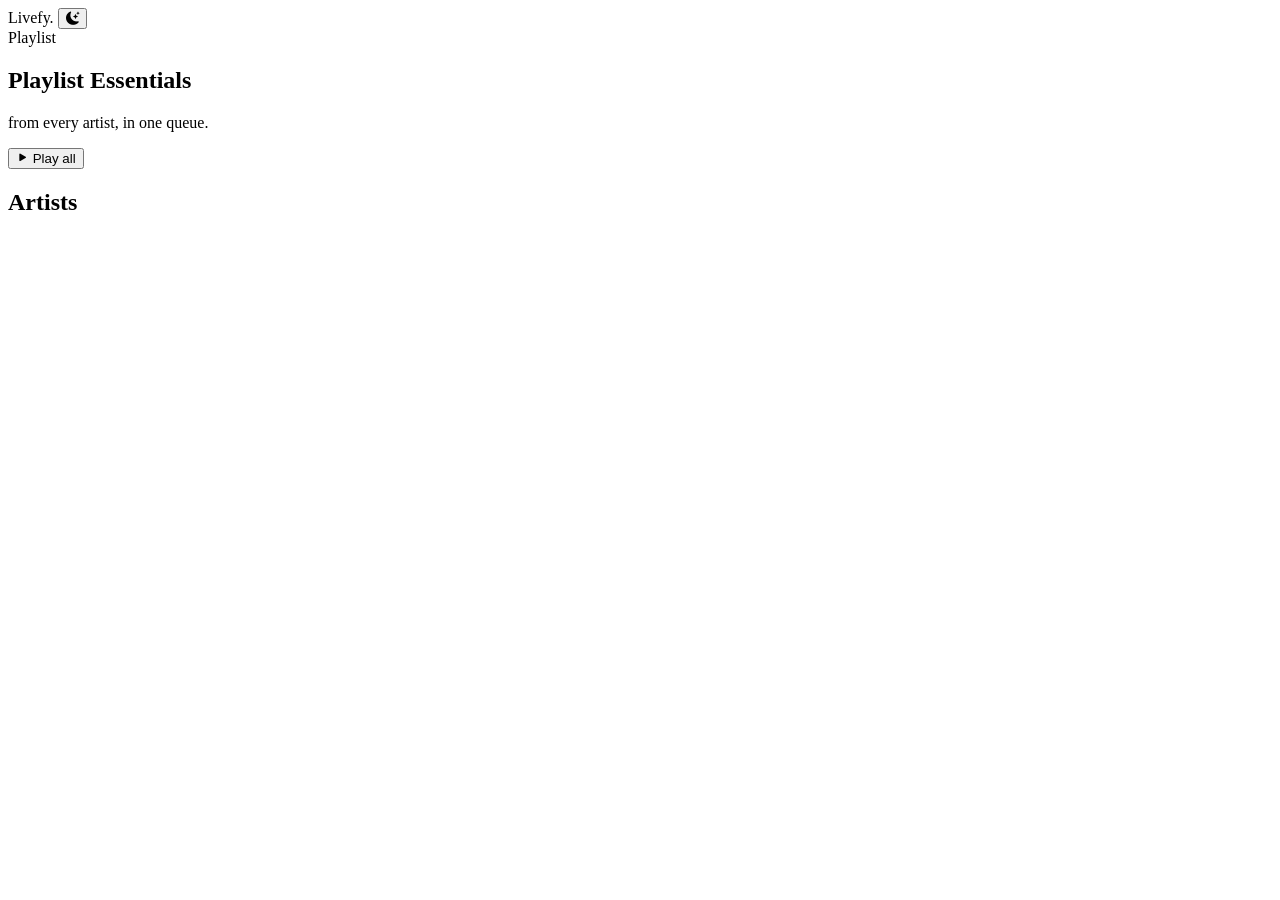
==== index.html @ cde85903 "feat: implementing index.html" ====
<!doctype html>
<html lang="en" data-theme="dark">
  <head>
    <meta charset="UTF-8" />
    <meta http-equiv="X-UA-Compatible" content="IE=edge" />
    <meta name="viewport" content="width=device-width, initial-scale=1.0" />
    <title>Livefy</title>
    <link
      rel="stylesheet"
      href="https://cdn.jsdelivr.net/npm/bootstrap-icons@1.10.2/font/bootstrap-icons.css"
    />
    <link rel="preconnect" href="https://fonts.googleapis.com" />
    <link
      href="https://fonts.googleapis.com/css2?family=Space+Grotesk:wght@500;700&display=swap"
      rel="stylesheet"
    />
    <link rel="stylesheet" href="/style.css" />
    <link rel="stylesheet" href="/home.css" />
    <script src="/theme.js"></script>
  </head>
  <body>
    <header class="topbar">
      <span class="logo">Livefy<span class="dot">.</span></span>
      <button
        id="theme-toggle"
        class="button icon-button"
        aria-label="Toggle light and dark theme"
      >
        <i class="bi bi-moon-stars-fill"></i>
      </button>
    </header>

    <section class="hero-playlist">
      <div class="playlist-art" aria-hidden="true"></div>
      <div class="playlist-info">
        <span class="eyebrow">Playlist</span>
        <h1>Playlist Essentials</h1>
        <p class="light-color">
          <span id="essentials-count"></span> from every artist, in one queue.
        </p>
        <button id="play-essentials" class="button pill-button">
          <i class="bi bi-play-fill"></i> Play all
        </button>
      </div>
    </section>

    <section class="artists-section">
      <h2>Artists</h2>
      <div id="artist-grid" class="artist-grid"></div>
    </section>

    <script src="/data.js"></script>
    <script src="/home.js"></script>
  </body>
</html>
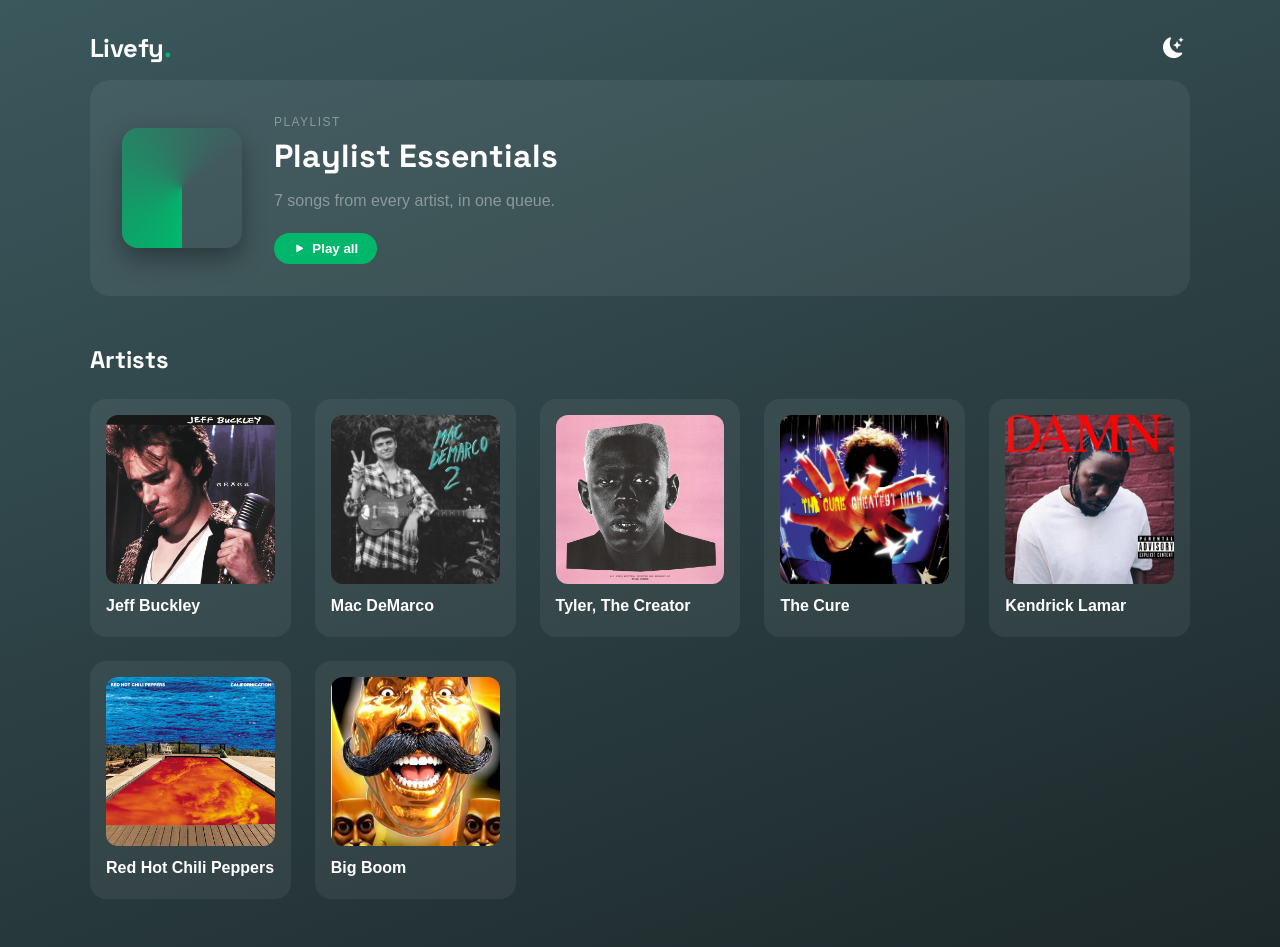
==== commit d61ae036: "feat: implementing musics and album covers, after adding html semantic, with id only for js and clas" ====
--- a/index.html
+++ b/index.html
@@ -1,55 +1,45 @@
-<!doctype html>
+<!DOCTYPE html>
 <html lang="en" data-theme="dark">
-  <head>
-    <meta charset="UTF-8" />
-    <meta http-equiv="X-UA-Compatible" content="IE=edge" />
-    <meta name="viewport" content="width=device-width, initial-scale=1.0" />
+<head>
+    <meta charset="UTF-8">
+    <meta http-equiv="X-UA-Compatible" content="IE=edge">
+    <meta name="viewport" content="width=device-width, initial-scale=1.0">
     <title>Livefy</title>
-    <link
-      rel="stylesheet"
-      href="https://cdn.jsdelivr.net/npm/bootstrap-icons@1.10.2/font/bootstrap-icons.css"
-    />
-    <link rel="preconnect" href="https://fonts.googleapis.com" />
-    <link
-      href="https://fonts.googleapis.com/css2?family=Space+Grotesk:wght@500;700&display=swap"
-      rel="stylesheet"
-    />
-    <link rel="stylesheet" href="/style.css" />
-    <link rel="stylesheet" href="/home.css" />
+    <link rel="stylesheet" href="https://cdn.jsdelivr.net/npm/bootstrap-icons@1.10.2/font/bootstrap-icons.css">
+    <link rel="preconnect" href="https://fonts.googleapis.com">
+    <link href="https://fonts.googleapis.com/css2?family=Space+Grotesk:wght@500;700&display=swap" rel="stylesheet">
+    <link rel="stylesheet" href="/style.css">
+    <link rel="stylesheet" href="/home.css">
     <script src="/theme.js"></script>
-  </head>
-  <body>
+</head>
+<body>
     <header class="topbar">
-      <span class="logo">Livefy<span class="dot">.</span></span>
-      <button
-        id="theme-toggle"
-        class="button icon-button"
-        aria-label="Toggle light and dark theme"
-      >
-        <i class="bi bi-moon-stars-fill"></i>
-      </button>
+        <span class="logo">Livefy<span class="dot">.</span></span>
+        <button id="theme-toggle" type="button" class="button icon-button" aria-label="Toggle light and dark theme">
+            <i class="bi bi-moon-stars-fill"></i>
+        </button>
     </header>
 
-    <section class="hero-playlist">
-      <div class="playlist-art" aria-hidden="true"></div>
-      <div class="playlist-info">
-        <span class="eyebrow">Playlist</span>
-        <h1>Playlist Essentials</h1>
-        <p class="light-color">
-          <span id="essentials-count"></span> from every artist, in one queue.
-        </p>
-        <button id="play-essentials" class="button pill-button">
-          <i class="bi bi-play-fill"></i> Play all
-        </button>
-      </div>
-    </section>
+    <main>
+        <section class="hero-playlist" aria-label="Featured playlist">
+            <div class="playlist-art" aria-hidden="true"></div>
+            <div class="playlist-info">
+                <span class="eyebrow">Playlist</span>
+                <h1>Playlist Essentials</h1>
+                <p class="light-color"><span id="essentials-count"></span> from every artist, in one queue.</p>
+                <button id="play-essentials" type="button" class="button pill-button">
+                    <i class="bi bi-play-fill"></i> Play all
+                </button>
+            </div>
+        </section>
 
-    <section class="artists-section">
-      <h2>Artists</h2>
-      <div id="artist-grid" class="artist-grid"></div>
-    </section>
+        <section class="artists-section" aria-label="Artists">
+            <h2>Artists</h2>
+            <div id="artist-grid" class="artist-grid"></div>
+        </section>
+    </main>
 
     <script src="/data.js"></script>
     <script src="/home.js"></script>
-  </body>
+</body>
 </html>
--- a/style.css
+++ b/style.css
@@ -0,0 +1,177 @@
+/* Livefy — base tokens + player styles */
+
+:root {
+  --font-display: "Space Grotesk", sans-serif;
+  --font-body: -apple-system, BlinkMacSystemFont, "Segoe UI", sans-serif;
+}
+
+html[data-theme="dark"] {
+  --bg-start: #3b585d;
+  --bg-end: #1d282a;
+  --text: #ffffff;
+  --text-muted: #8b999c;
+  --accent: #00b76b;
+  --surface: rgba(255, 255, 255, 0.06);
+  --surface-hover: rgba(255, 255, 255, 0.12);
+  --shadow: rgba(0, 0, 0, 0.35);
+}
+
+html[data-theme="light"] {
+  --bg-start: #eaf1f0;
+  --bg-end: #d3e2df;
+  --text: #1d282a;
+  --text-muted: #5b6e71;
+  --accent: #00905a;
+  --surface: rgba(29, 40, 42, 0.05);
+  --surface-hover: rgba(29, 40, 42, 0.09);
+  --shadow: rgba(29, 40, 42, 0.15);
+}
+
+* {
+  box-sizing: border-box;
+}
+
+body {
+  background: linear-gradient(160deg, var(--bg-start), var(--bg-end));
+  min-height: 100vh;
+  margin: 0;
+  color: var(--text);
+  font-family: var(--font-body);
+  display: flex;
+  flex-direction: column;
+  align-items: center;
+  transition: background 0.3s ease, color 0.3s ease;
+}
+
+button {
+  background-color: inherit;
+  color: inherit;
+  border: none;
+  font-family: inherit;
+}
+
+.button {
+  cursor: pointer;
+}
+
+.light-color {
+  color: var(--text-muted);
+}
+
+/* Shared top bar (home + player) */
+.topbar {
+  width: min(1100px, 92vw);
+  display: flex;
+  justify-content: space-between;
+  align-items: center;
+  padding: 2em 0 1em;
+}
+
+.logo {
+  font-family: var(--font-display);
+  font-weight: 700;
+  font-size: 1.6em;
+  letter-spacing: -0.02em;
+  text-decoration: none;
+  color: var(--text);
+}
+
+.logo .dot {
+  color: var(--accent);
+}
+
+.logo-link {
+  text-decoration: none;
+  color: var(--text);
+  font-family: var(--font-display);
+  font-weight: 700;
+}
+
+.icon-button {
+  font-size: 1.3em;
+  display: flex;
+  align-items: center;
+  gap: 0.4em;
+}
+
+/* ---- Player page ---- */
+
+.music-container {
+  width: min(500px, 92vw);
+}
+
+.song-meta-row {
+  display: flex;
+  flex-direction: row;
+  justify-content: space-between;
+  align-items: center;
+  margin: 1.5em 0 1em 0;
+}
+
+.song-title {
+  font-size: 1.5em;
+  font-weight: bolder;
+  margin: 0;
+}
+
+.song-artist {
+  margin: 0.2em 0 0;
+}
+
+.playback-controls {
+  display: flex;
+  flex-direction: row;
+  justify-content: space-around;
+  align-items: center;
+}
+
+.button-navigate {
+  font-size: 3em;
+}
+
+.button-biggest {
+  font-size: 4em;
+}
+
+.cover-figure {
+  margin: 0;
+}
+
+.cover-art {
+  width: 100%;
+  border-radius: 8px;
+  box-shadow: 0 12px 30px var(--shadow);
+  background: var(--surface);
+  display: block;
+}
+
+.progress-track {
+  cursor: pointer;
+}
+
+.progress-bar {
+  background-color: var(--surface-hover);
+  height: 3px;
+  width: 100%;
+  border-radius: 15px;
+}
+
+.progress-fill {
+  --progress: 0%;
+  background-color: var(--text);
+  height: inherit;
+  width: var(--progress);
+  border-radius: inherit;
+}
+
+.button-active {
+  color: var(--accent);
+}
+
+.time-box {
+  display: flex;
+  flex-direction: row;
+  justify-content: space-between;
+  font-size: smaller;
+  margin-top: 0.5em;
+}
--- a/home.css
+++ b/home.css
@@ -0,0 +1,188 @@
+/* Livefy — home page */
+
+.hero-playlist {
+  width: min(1100px, 92vw);
+  display: flex;
+  align-items: center;
+  gap: 2em;
+  background: var(--surface);
+  border-radius: 20px;
+  padding: 2em;
+  margin-bottom: 3em;
+}
+
+.playlist-art {
+  width: 120px;
+  height: 120px;
+  min-width: 120px;
+  border-radius: 16px;
+  background: conic-gradient(from 180deg, var(--accent), transparent 65%);
+  box-shadow: 0 10px 24px var(--shadow);
+}
+
+.eyebrow {
+  text-transform: uppercase;
+  letter-spacing: 0.12em;
+  font-size: 0.75em;
+  color: var(--text-muted);
+}
+
+.playlist-info h1 {
+  font-family: var(--font-display);
+  margin: 0.2em 0;
+  font-size: 2em;
+}
+
+.pill-button {
+  display: inline-flex;
+  align-items: center;
+  gap: 0.5em;
+  background: var(--accent);
+  color: #ffffff;
+  padding: 0.6em 1.4em;
+  border-radius: 999px;
+  font-weight: 600;
+  margin-top: 0.5em;
+}
+
+.artists-section {
+  width: min(1100px, 92vw);
+}
+
+.artists-section h2 {
+  font-family: var(--font-display);
+  margin-bottom: 1em;
+}
+
+.artist-grid {
+  display: grid;
+  grid-template-columns: repeat(auto-fill, minmax(180px, 1fr));
+  gap: 1.5em;
+  padding-bottom: 3em;
+}
+
+.artist-card {
+  background: var(--surface);
+  border-radius: 16px;
+  padding: 1em;
+  transition: background 0.2s ease;
+}
+
+.artist-card:hover {
+  background: var(--surface-hover);
+}
+
+.artist-photo-wrap {
+  position: relative;
+  width: 100%;
+  aspect-ratio: 1;
+  border-radius: 12px;
+  overflow: hidden;
+  margin-bottom: 0.8em;
+  background: var(--surface-hover);
+}
+
+.artist-photo {
+  width: 100%;
+  height: 100%;
+  object-fit: cover;
+  display: block;
+  transition: transform 0.5s ease, opacity 0.5s ease;
+}
+
+.vinyl-disc {
+  position: absolute;
+  inset: 0;
+  margin: auto;
+  width: 78%;
+  height: 78%;
+  border-radius: 50%;
+  background: repeating-radial-gradient(circle at center, #0c0c0c 0 3px, #1c1c1c 3px 6px);
+  box-shadow: 0 6px 18px var(--shadow);
+  display: flex;
+  align-items: center;
+  justify-content: center;
+  opacity: 0;
+  transform: scale(0.7);
+  transition: opacity 0.4s ease, transform 0.4s ease;
+}
+
+.vinyl-label {
+  width: 34%;
+  height: 34%;
+  border-radius: 50%;
+  background: var(--accent);
+  display: flex;
+  align-items: center;
+  justify-content: center;
+  font-family: var(--font-display);
+  font-weight: 700;
+  font-size: 0.85em;
+  color: #ffffff;
+}
+
+.artist-card:hover .artist-photo {
+  transform: scale(0.92);
+  opacity: 0.35;
+}
+
+.artist-card:hover .vinyl-disc {
+  opacity: 1;
+  transform: scale(1);
+  animation: spin 6s linear infinite;
+}
+
+@keyframes spin {
+  from {
+    transform: rotate(0deg) scale(1);
+  }
+  to {
+    transform: rotate(360deg) scale(1);
+  }
+}
+
+.artist-name {
+  font-size: 1em;
+  font-weight: 600;
+  margin: 0.2em 0 0.4em;
+}
+
+.track-list {
+  list-style: none;
+  margin: 0;
+  padding: 0;
+  max-height: 0;
+  overflow: hidden;
+  transition: max-height 0.3s ease;
+}
+
+.artist-card:hover .track-list {
+  max-height: 220px;
+}
+
+.track-item {
+  display: flex;
+  align-items: center;
+  gap: 0.5em;
+  padding: 0.35em 0;
+  font-size: 0.85em;
+  width: 100%;
+  text-align: left;
+  color: var(--text-muted);
+  cursor: pointer;
+}
+
+.track-item:hover {
+  color: var(--text);
+}
+
+@media (prefers-reduced-motion: reduce) {
+  .artist-card:hover .vinyl-disc {
+    animation: none;
+  }
+  .artist-photo,
+  .vinyl-disc,
+  .track-list {
+    transition: none;
+  }
+}
